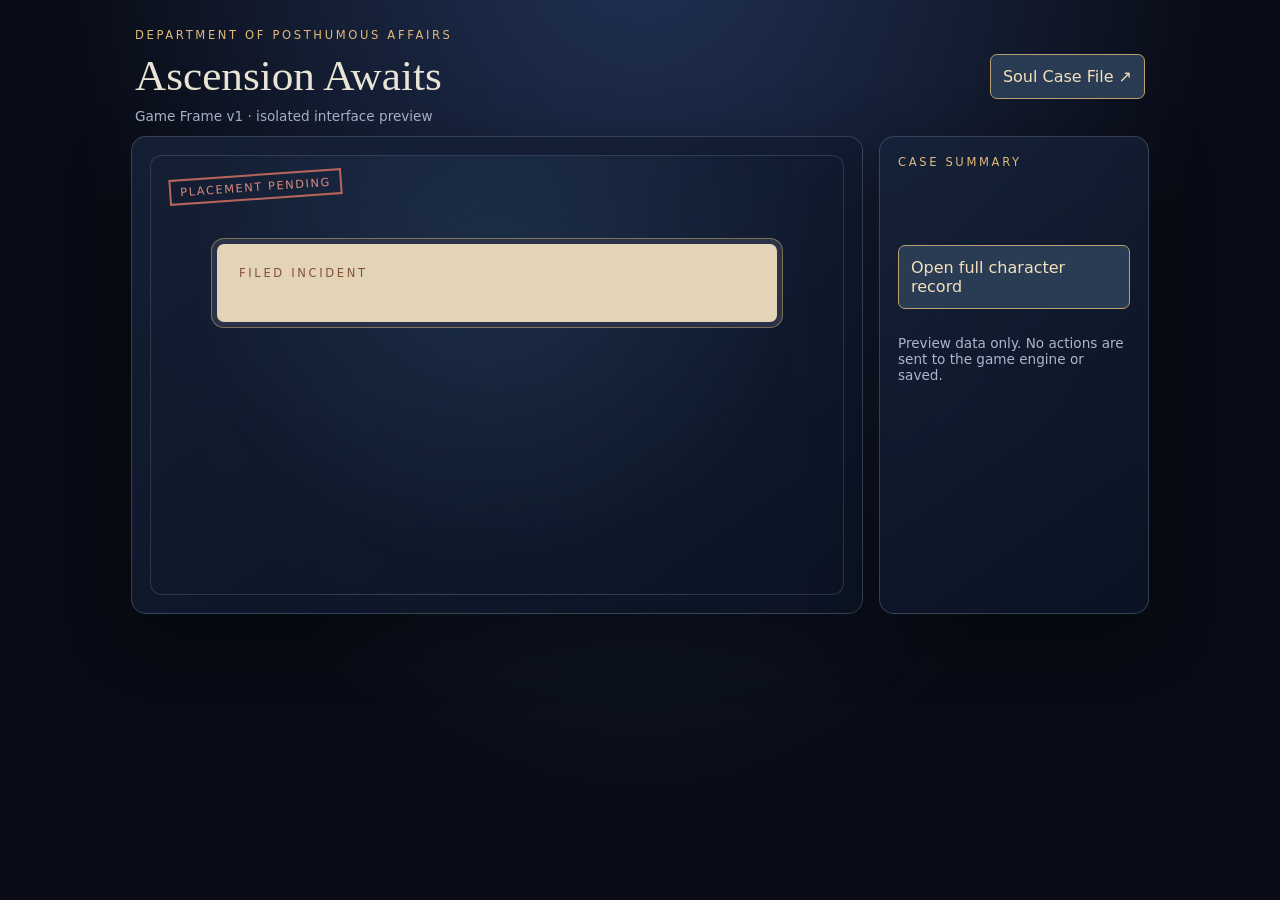
==== index.html @ 052c389d "feat: publish index.html from tested Game Frame visual preview" ====
<!doctype html>
<html lang="en"><head><meta charset="utf-8"><meta name="viewport" content="width=device-width,initial-scale=1">
<title>Ascension Awaits — Game Frame v1 Preview</title>
<style>
:root{color-scheme:dark;font-family:system-ui,sans-serif;background:#090c16;color:#e9e4d6}
*{box-sizing:border-box}body{margin:0;background:radial-gradient(ellipse at 50% -25%,#23365c,#090c16 65%);min-height:100dvh}
button{cursor:pointer;font:inherit}button:focus-visible{outline:2px solid #f2c878;outline-offset:3px}
.shell{width:min(1050px,100%);margin:auto;padding:16px}.mast{display:flex;align-items:center;justify-content:space-between;gap:12px;padding:12px 4px}
.kicker{color:#e2b978;text-transform:uppercase;letter-spacing:.23em;font-size:.72rem}
h1{font-family:Georgia,serif;font-weight:normal;margin:.2em 0;font-size:clamp(1.6rem,4vw,2.7rem)}
.note{color:#aab6cc;font-size:.85rem}.surface{border:1px solid #7d95ad55;border-radius:15px;background:linear-gradient(145deg,#17233bcc,#0b1424e8);box-shadow:0 22px 65px #0006;padding:18px}
.grid{display:grid;grid-template-columns:minmax(0,1fr) 270px;gap:16px}.scene{min-height:440px;background:radial-gradient(circle at 50% 25%,#34507355,transparent 65%);border:1px solid #8393ac40;border-radius:12px;padding:18px}
.stamp{display:inline-block;border:2px solid #b7655a;color:#d88a7d;padding:4px 9px;letter-spacing:.14em;transform:rotate(-4deg);font-size:.71rem;text-transform:uppercase}
.story{max-width:560px;margin:44px auto 12px;padding:22px;background:#e3d4b7;color:#2e2a26;border-radius:7px;box-shadow:0 0 0 5px #2b3248,0 0 0 6px #d7b97788}
.story h2{font-family:Georgia,serif;font-weight:normal;font-size:1.6rem;margin:.4em 0}.story p{line-height:1.55}
.choices{display:grid;gap:9px;margin-top:20px}.choices button,.open-sheet{padding:12px;border:1px solid #bba16d;background:#293c54;color:#f4dfbb;border-radius:7px;text-align:left}.choices button:hover,.open-sheet:hover{background:#3b5371}
.readout{display:grid;gap:12px;align-content:start}.metric{display:flex;justify-content:space-between;border-bottom:1px solid #ffffff22;padding:6px 0}
#overlay{position:fixed;inset:0;background:#02050ad9;display:grid;place-items:center;padding:10px;z-index:5}#overlay[hidden]{display:none}
.sheet{width:min(460px,100%);max-height:95dvh;overflow:auto;background:#e6d8b9;color:#292922;border:6px double #9e8054;padding:20px;border-radius:8px}
.sheet h2{font-family:Georgia,serif;font-size:2rem;margin:.4em 0}.sheet .close{float:right;background:#311f20;color:#fbe6c9;border:0;border-radius:4px;padding:7px 12px}
.sheet dl{display:grid;grid-template-columns:1fr 1fr;gap:10px}.sheet dt{font-size:.7rem;text-transform:uppercase;letter-spacing:.08em}.sheet dd{margin:2px 0;font-size:1.35rem;font-weight:700}
@media(max-width:700px){.grid{grid-template-columns:1fr}.scene{min-height:360px}.readout{display:none}.story{margin:25px auto 8px;padding:17px}.shell{padding:10px}.sheet{padding:14px}}
</style></head><body><main class="shell">
<header class="mast"><div><div class="kicker">Department of Posthumous Affairs</div><h1>Ascension Awaits</h1><div class="note">Game Frame v1 · isolated interface preview</div></div><button id="profile" class="open-sheet">Soul Case File ↗</button></header>
<div class="grid"><section class="surface"><div class="scene"><span class="stamp">Placement Pending</span><article class="story"><div class="kicker" style="color:#875137">Filed incident</div><h2 id="story-title"></h2><p id="story-text"></p><div class="choices" id="choices"></div></article></div></section>
<aside class="surface readout"><div class="kicker">Case summary</div><h2 id="person"></h2><div id="metrics"></div><button id="profile-side" class="open-sheet">Open full character record</button><p class="note">Preview data only. No actions are sent to the game engine or saved.</p></aside></div>
</main><div id="overlay" hidden><section class="sheet" role="dialog" aria-modal="true" aria-labelledby="sheet-title"><button class="close" id="close" aria-label="Close character record">✕</button><div class="kicker" style="color:#885329">Soul Registry — provisional</div><h2 id="sheet-title">Billy</h2><p>DECEASED · Documentation incomplete · Appeal unlikely</p><dl id="sheet-metrics"></dl><h3>Acquired effects</h3><p id="flags"></p><h3>Inventory</h3><p id="inventory"></p><h3>Associates</h3><p id="companions"></p></section></div>
<script type="module">
import { projectGameFrame } from './js/game-frame/adapter.js';
// Synthetic fixture: intentionally isolated from live save, Director and runtime.
const fixture={state:{level:1,xp:0,actionPoints:3,maxActionPoints:3,currentWorld:'AFTERLIFE',glitchLevel:1,heat:0,npcs:{jinx:2,caseworker:-1},inventory:{paperclip:1},flags:{placement_pending:true},turn:1}};
const sample={id:'frame-demo-arrival',title:'Your Number Has Been Called. Probably.',text:'The Case Worker peers over a mountain of forms. “Cause of death?” He pauses. “Actually, don’t tell me. The box is too small.”',choices:[{id:'respond',label:'Ask to see the paperwork'},{id:'glitch',label:'Check whether the paperwork is real'},{id:'wait',label:'Take a number and wait'}]};
const frame=projectGameFrame(fixture,sample), el=id=>document.getElementById(id);
el('person').textContent=frame.character.name;
el('story-title').textContent=frame.storylet.title;el('story-text').textContent=frame.storylet.text;
const rows=[['Level',frame.character.level],['Action points',frame.character.actionPoints+'/'+frame.character.maximumActionPoints],['Glitch',frame.character.glitch],['Heat',frame.character.heat],['Realm',frame.character.location],['Turn',frame.turn]];
for(const [name,value] of rows){const row=document.createElement('div');row.className='metric';const a=document.createElement('span');a.textContent=name;const b=document.createElement('strong');b.textContent=value;row.append(a,b);el('metrics').append(row);const dt=document.createElement('div');const k=document.createElement('dt');k.textContent=name;const v=document.createElement('dd');v.textContent=value;dt.append(k,v);el('sheet-metrics').append(dt)}
for(const choice of frame.storylet.choices){const button=document.createElement('button');button.textContent=choice.label;button.addEventListener('click',()=>{el('story-text').textContent='Preview only: "'+choice.label+'" would be routed to the canonical Director choice handler after integration.'});el('choices').append(button)}
el('flags').textContent=frame.flags.join(', ')||'None recorded';
el('inventory').textContent=frame.inventory.map(x=>x.name+' × '+x.count).join(', ')||'Empty';
el('companions').textContent=frame.companions.map(x=>x.name+' ('+x.standing+')').join(', ')||'No associates';
const open=()=>{el('overlay').hidden=false;el('close').focus()},close=()=>{el('overlay').hidden=true;el('profile').focus()};
el('profile').addEventListener('click',open);el('profile-side').addEventListener('click',open);el('close').addEventListener('click',close);el('overlay').addEventListener('click',event=>{if(event.target===el('overlay'))close()});document.addEventListener('keydown',event=>{if(event.key==='Escape'&&!el('overlay').hidden)close()});
</script></body></html>
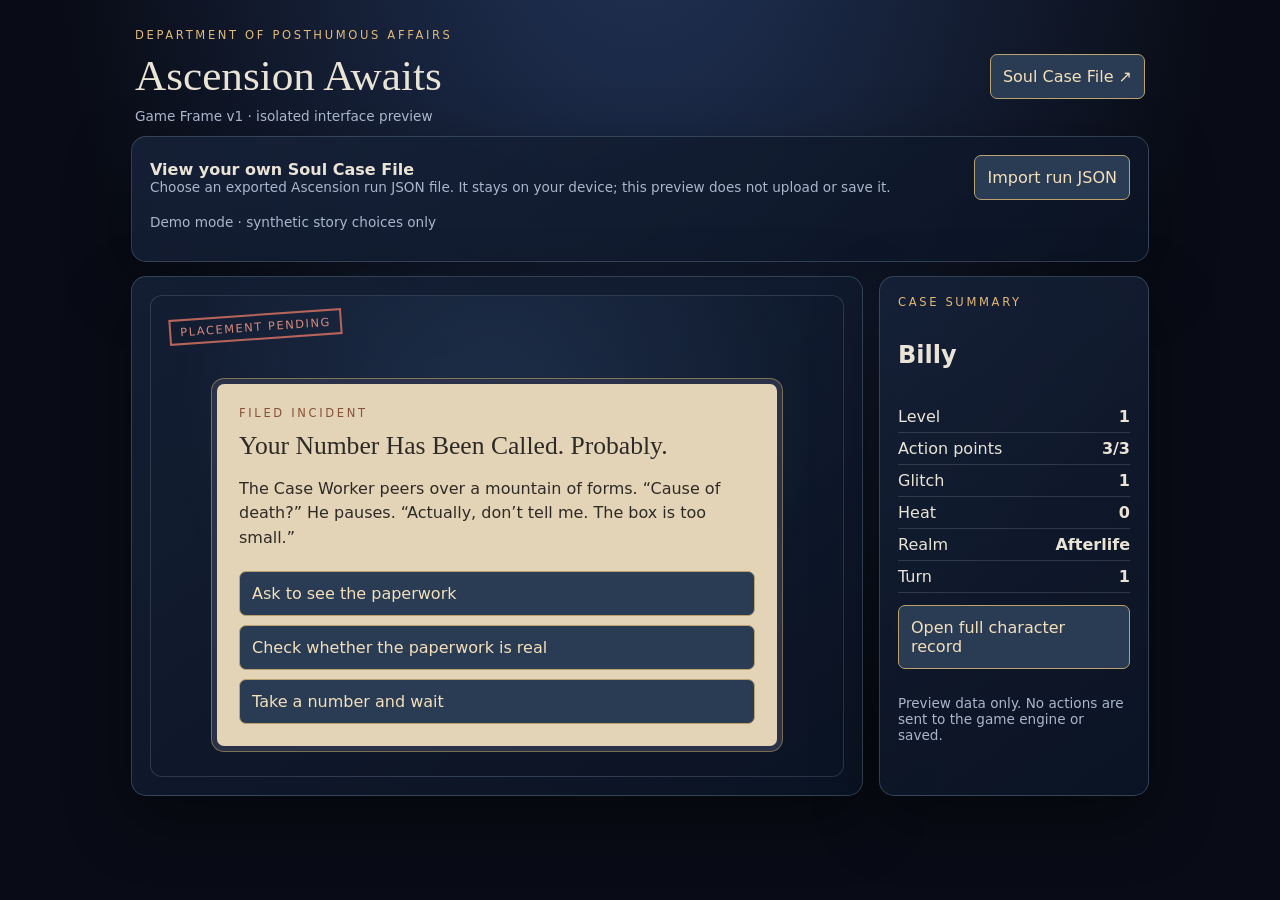
==== commit a1efe34e: "feat(cards): add local Soul Case File importer to deployed Pages preview" ====
--- a/index.html
+++ b/index.html
@@ -22,11 +22,19 @@
 @media(max-width:700px){.grid{grid-template-columns:1fr}.scene{min-height:360px}.readout{display:none}.story{margin:25px auto 8px;padding:17px}.shell{padding:10px}.sheet{padding:14px}}
 </style></head><body><main class="shell">
 <header class="mast"><div><div class="kicker">Department of Posthumous Affairs</div><h1>Ascension Awaits</h1><div class="note">Game Frame v1 · isolated interface preview</div></div><button id="profile" class="open-sheet">Soul Case File ↗</button></header>
+<section class="surface" style="margin-bottom:14px" aria-label="Import saved Ascension character">
+  <div style="display:flex;flex-wrap:wrap;align-items:center;gap:12px;justify-content:space-between">
+    <div><strong>View your own Soul Case File</strong><div class="note">Choose an exported Ascension run JSON file. It stays on your device; this preview does not upload or save it.</div></div>
+    <label class="open-sheet" for="run-import" style="cursor:pointer">Import run JSON</label><input id="run-import" type="file" accept=".json,application/json" style="position:absolute;width:1px;height:1px;opacity:0" aria-label="Import run JSON">
+  </div>
+  <p id="import-status" class="note" role="status" aria-live="polite">Demo mode · synthetic story choices only</p>
+</section>
 <div class="grid"><section class="surface"><div class="scene"><span class="stamp">Placement Pending</span><article class="story"><div class="kicker" style="color:#875137">Filed incident</div><h2 id="story-title"></h2><p id="story-text"></p><div class="choices" id="choices"></div></article></div></section>
 <aside class="surface readout"><div class="kicker">Case summary</div><h2 id="person"></h2><div id="metrics"></div><button id="profile-side" class="open-sheet">Open full character record</button><p class="note">Preview data only. No actions are sent to the game engine or saved.</p></aside></div>
 </main><div id="overlay" hidden><section class="sheet" role="dialog" aria-modal="true" aria-labelledby="sheet-title"><button class="close" id="close" aria-label="Close character record">✕</button><div class="kicker" style="color:#885329">Soul Registry — provisional</div><h2 id="sheet-title">Billy</h2><p>DECEASED · Documentation incomplete · Appeal unlikely</p><dl id="sheet-metrics"></dl><h3>Acquired effects</h3><p id="flags"></p><h3>Inventory</h3><p id="inventory"></p><h3>Associates</h3><p id="companions"></p></section></div>
 <script type="module">
 import { projectGameFrame } from './js/game-frame/adapter.js';
+import { parseAscensionExport, renderImportedRecord } from './js/game-frame/save-import.js';
 // Synthetic fixture: intentionally isolated from live save, Director and runtime.
 const fixture={state:{level:1,xp:0,actionPoints:3,maxActionPoints:3,currentWorld:'AFTERLIFE',glitchLevel:1,heat:0,npcs:{jinx:2,caseworker:-1},inventory:{paperclip:1},flags:{placement_pending:true},turn:1}};
 const sample={id:'frame-demo-arrival',title:'Your Number Has Been Called. Probably.',text:'The Case Worker peers over a mountain of forms. “Cause of death?” He pauses. “Actually, don’t tell me. The box is too small.”',choices:[{id:'respond',label:'Ask to see the paperwork'},{id:'glitch',label:'Check whether the paperwork is real'},{id:'wait',label:'Take a number and wait'}]};
@@ -41,4 +49,15 @@
 el('companions').textContent=frame.companions.map(x=>x.name+' ('+x.standing+')').join(', ')||'No associates';
 const open=()=>{el('overlay').hidden=false;el('close').focus()},close=()=>{el('overlay').hidden=true;el('profile').focus()};
 el('profile').addEventListener('click',open);el('profile-side').addEventListener('click',open);el('close').addEventListener('click',close);el('overlay').addEventListener('click',event=>{if(event.target===el('overlay'))close()});document.addEventListener('keydown',event=>{if(event.key==='Escape'&&!el('overlay').hidden)close()});
+el('run-import').addEventListener('change',async event=>{
+  const file=event.target.files?.[0];
+  if(!file)return;
+  try{
+    if(file.size>5_000_000) throw new Error('File exceeds the 5 MB preview limit');
+    const frame=parseAscensionExport(await file.text());
+    renderImportedRecord(frame);
+    el('import-status').textContent='Imported locally · '+frame.character.location+' · '+frame.character.actionPoints+'/'+frame.character.maximumActionPoints+' AP · no data uploaded';
+  }catch(error){el('import-status').textContent='Import not accepted: '+error.message}
+  finally{event.target.value=''}
+});
 </script></body></html>
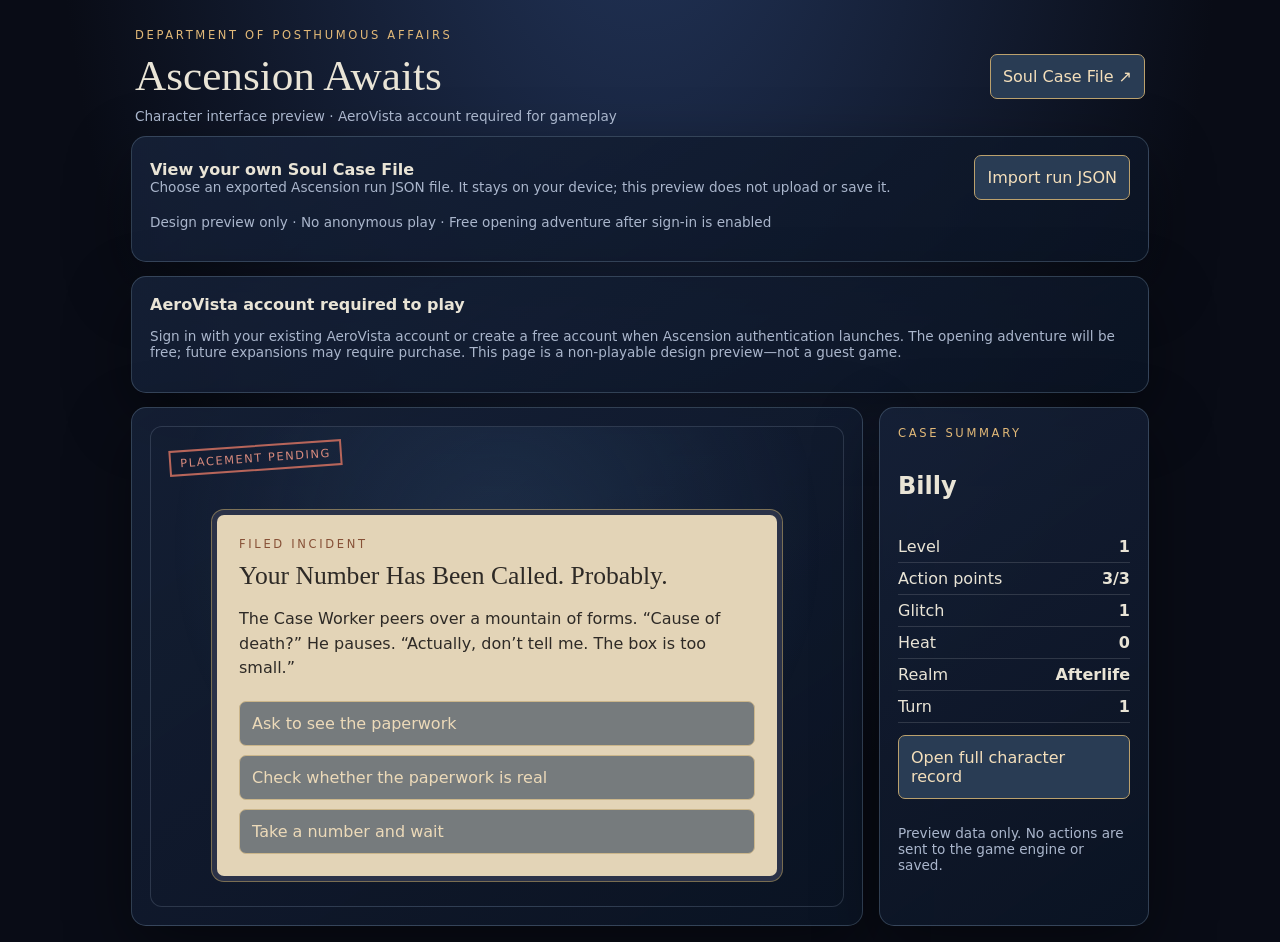
==== commit 64966746: "feat(cards): remove anonymous preview interactions and present account-required free opening policy" ====
--- a/index.html
+++ b/index.html
@@ -13,7 +13,7 @@
 .stamp{display:inline-block;border:2px solid #b7655a;color:#d88a7d;padding:4px 9px;letter-spacing:.14em;transform:rotate(-4deg);font-size:.71rem;text-transform:uppercase}
 .story{max-width:560px;margin:44px auto 12px;padding:22px;background:#e3d4b7;color:#2e2a26;border-radius:7px;box-shadow:0 0 0 5px #2b3248,0 0 0 6px #d7b97788}
 .story h2{font-family:Georgia,serif;font-weight:normal;font-size:1.6rem;margin:.4em 0}.story p{line-height:1.55}
-.choices{display:grid;gap:9px;margin-top:20px}.choices button,.open-sheet{padding:12px;border:1px solid #bba16d;background:#293c54;color:#f4dfbb;border-radius:7px;text-align:left}.choices button:hover,.open-sheet:hover{background:#3b5371}
+.choices{display:grid;gap:9px;margin-top:20px}.choices button,.open-sheet{padding:12px;border:1px solid #bba16d;background:#293c54;color:#f4dfbb;border-radius:7px;text-align:left}.choices button:hover,.open-sheet:hover{background:#3b5371}.choices button:disabled{opacity:.58;cursor:not-allowed}
 .readout{display:grid;gap:12px;align-content:start}.metric{display:flex;justify-content:space-between;border-bottom:1px solid #ffffff22;padding:6px 0}
 #overlay{position:fixed;inset:0;background:#02050ad9;display:grid;place-items:center;padding:10px;z-index:5}#overlay[hidden]{display:none}
 .sheet{width:min(460px,100%);max-height:95dvh;overflow:auto;background:#e6d8b9;color:#292922;border:6px double #9e8054;padding:20px;border-radius:8px}
@@ -21,14 +21,15 @@
 .sheet dl{display:grid;grid-template-columns:1fr 1fr;gap:10px}.sheet dt{font-size:.7rem;text-transform:uppercase;letter-spacing:.08em}.sheet dd{margin:2px 0;font-size:1.35rem;font-weight:700}
 @media(max-width:700px){.grid{grid-template-columns:1fr}.scene{min-height:360px}.readout{display:none}.story{margin:25px auto 8px;padding:17px}.shell{padding:10px}.sheet{padding:14px}}
 </style></head><body><main class="shell">
-<header class="mast"><div><div class="kicker">Department of Posthumous Affairs</div><h1>Ascension Awaits</h1><div class="note">Game Frame v1 · isolated interface preview</div></div><button id="profile" class="open-sheet">Soul Case File ↗</button></header>
+<header class="mast"><div><div class="kicker">Department of Posthumous Affairs</div><h1>Ascension Awaits</h1><div class="note">Character interface preview · AeroVista account required for gameplay</div></div><button id="profile" class="open-sheet">Soul Case File ↗</button></header>
 <section class="surface" style="margin-bottom:14px" aria-label="Import saved Ascension character">
   <div style="display:flex;flex-wrap:wrap;align-items:center;gap:12px;justify-content:space-between">
     <div><strong>View your own Soul Case File</strong><div class="note">Choose an exported Ascension run JSON file. It stays on your device; this preview does not upload or save it.</div></div>
     <label class="open-sheet" for="run-import" style="cursor:pointer">Import run JSON</label><input id="run-import" type="file" accept=".json,application/json" style="position:absolute;width:1px;height:1px;opacity:0" aria-label="Import run JSON">
   </div>
-  <p id="import-status" class="note" role="status" aria-live="polite">Demo mode · synthetic story choices only</p>
+  <p id="import-status" class="note" role="status" aria-live="polite">Design preview only · No anonymous play · Free opening adventure after sign-in is enabled</p>
 </section>
+<section class="surface" style="margin-bottom:14px" aria-label="Account access policy"><strong>AeroVista account required to play</strong><p class="note">Sign in with your existing AeroVista account or create a free account when Ascension authentication launches. The opening adventure will be free; future expansions may require purchase. This page is a non-playable design preview—not a guest game.</p></section>
 <div class="grid"><section class="surface"><div class="scene"><span class="stamp">Placement Pending</span><article class="story"><div class="kicker" style="color:#875137">Filed incident</div><h2 id="story-title"></h2><p id="story-text"></p><div class="choices" id="choices"></div></article></div></section>
 <aside class="surface readout"><div class="kicker">Case summary</div><h2 id="person"></h2><div id="metrics"></div><button id="profile-side" class="open-sheet">Open full character record</button><p class="note">Preview data only. No actions are sent to the game engine or saved.</p></aside></div>
 </main><div id="overlay" hidden><section class="sheet" role="dialog" aria-modal="true" aria-labelledby="sheet-title"><button class="close" id="close" aria-label="Close character record">✕</button><div class="kicker" style="color:#885329">Soul Registry — provisional</div><h2 id="sheet-title">Billy</h2><p>DECEASED · Documentation incomplete · Appeal unlikely</p><dl id="sheet-metrics"></dl><h3>Acquired effects</h3><p id="flags"></p><h3>Inventory</h3><p id="inventory"></p><h3>Associates</h3><p id="companions"></p></section></div>
@@ -43,7 +44,7 @@
 el('story-title').textContent=frame.storylet.title;el('story-text').textContent=frame.storylet.text;
 const rows=[['Level',frame.character.level],['Action points',frame.character.actionPoints+'/'+frame.character.maximumActionPoints],['Glitch',frame.character.glitch],['Heat',frame.character.heat],['Realm',frame.character.location],['Turn',frame.turn]];
 for(const [name,value] of rows){const row=document.createElement('div');row.className='metric';const a=document.createElement('span');a.textContent=name;const b=document.createElement('strong');b.textContent=value;row.append(a,b);el('metrics').append(row);const dt=document.createElement('div');const k=document.createElement('dt');k.textContent=name;const v=document.createElement('dd');v.textContent=value;dt.append(k,v);el('sheet-metrics').append(dt)}
-for(const choice of frame.storylet.choices){const button=document.createElement('button');button.textContent=choice.label;button.addEventListener('click',()=>{el('story-text').textContent='Preview only: "'+choice.label+'" would be routed to the canonical Director choice handler after integration.'});el('choices').append(button)}
+for(const choice of frame.storylet.choices){const button=document.createElement('button');button.textContent=choice.label;button.disabled=true;button.title='Account-required gameplay is not enabled on this design preview';el('choices').append(button)}
 el('flags').textContent=frame.flags.join(', ')||'None recorded';
 el('inventory').textContent=frame.inventory.map(x=>x.name+' × '+x.count).join(', ')||'Empty';
 el('companions').textContent=frame.companions.map(x=>x.name+' ('+x.standing+')').join(', ')||'No associates';
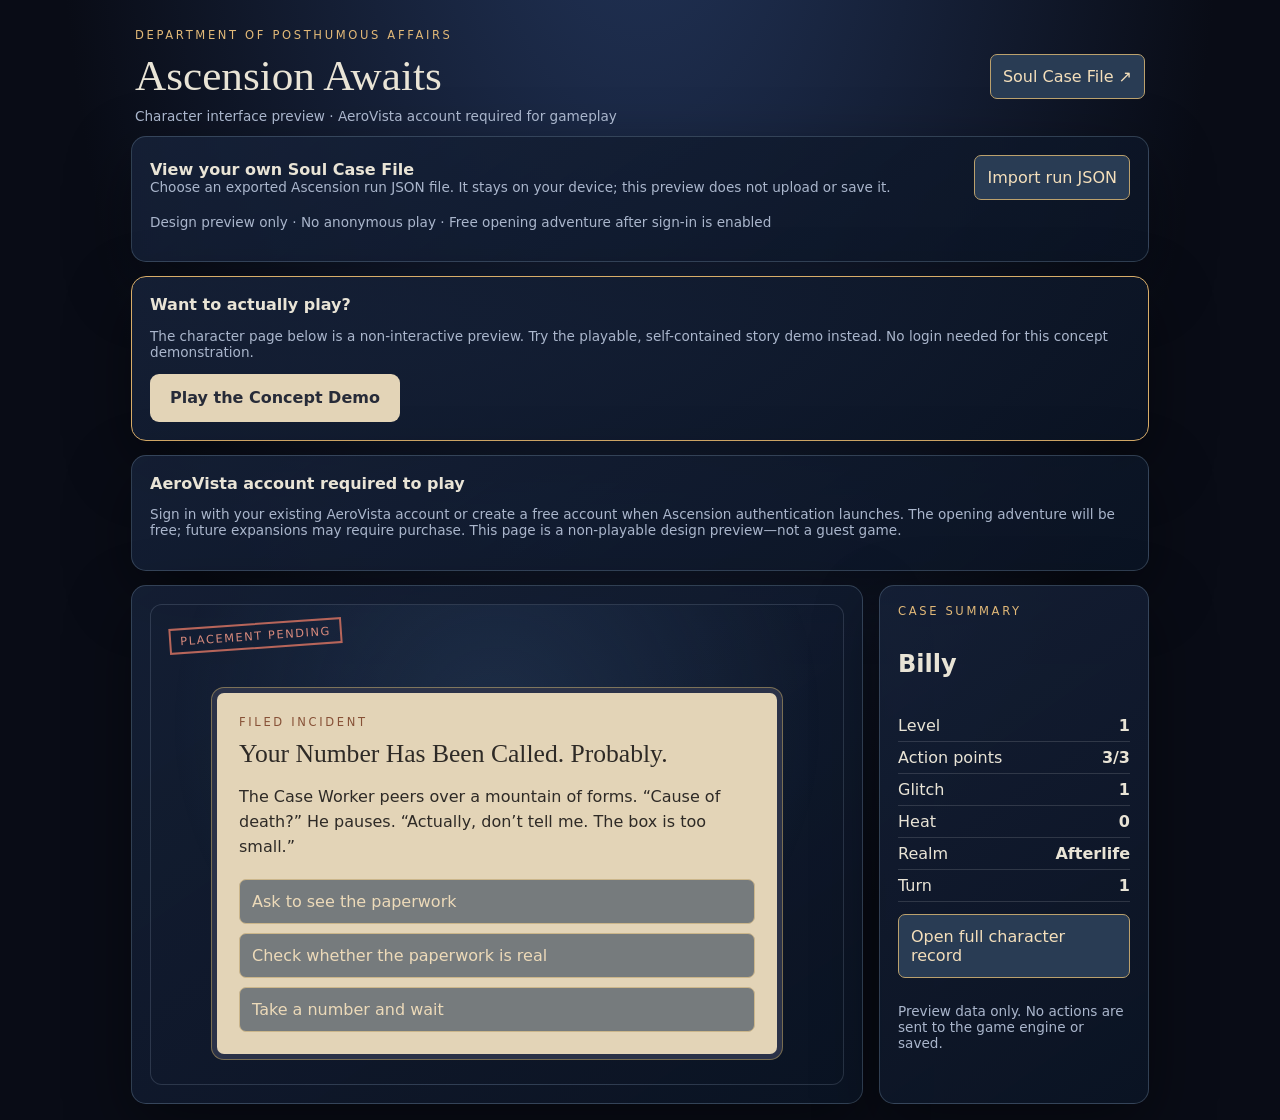
==== commit fd98b287: "fix(preview): add clear playable demo link from disabled title page" ====
--- a/index.html
+++ b/index.html
@@ -29,6 +29,7 @@
   </div>
   <p id="import-status" class="note" role="status" aria-live="polite">Design preview only · No anonymous play · Free opening adventure after sign-in is enabled</p>
 </section>
+<section class="surface" style="margin-bottom:14px;border-color:#d8ad69" aria-label="Playable concept adventure"><strong>Want to actually play?</strong><p class="note">The character page below is a non-interactive preview. Try the playable, self-contained story demo instead. No login needed for this concept demonstration.</p><a href="./demo/" style="display:inline-block;background:#e3d4b7;color:#272b38;border-radius:9px;padding:14px 20px;font-weight:700;text-decoration:none;min-height:48px">Play the Concept Demo</a></section>
 <section class="surface" style="margin-bottom:14px" aria-label="Account access policy"><strong>AeroVista account required to play</strong><p class="note">Sign in with your existing AeroVista account or create a free account when Ascension authentication launches. The opening adventure will be free; future expansions may require purchase. This page is a non-playable design preview—not a guest game.</p></section>
 <div class="grid"><section class="surface"><div class="scene"><span class="stamp">Placement Pending</span><article class="story"><div class="kicker" style="color:#875137">Filed incident</div><h2 id="story-title"></h2><p id="story-text"></p><div class="choices" id="choices"></div></article></div></section>
 <aside class="surface readout"><div class="kicker">Case summary</div><h2 id="person"></h2><div id="metrics"></div><button id="profile-side" class="open-sheet">Open full character record</button><p class="note">Preview data only. No actions are sent to the game engine or saved.</p></aside></div>
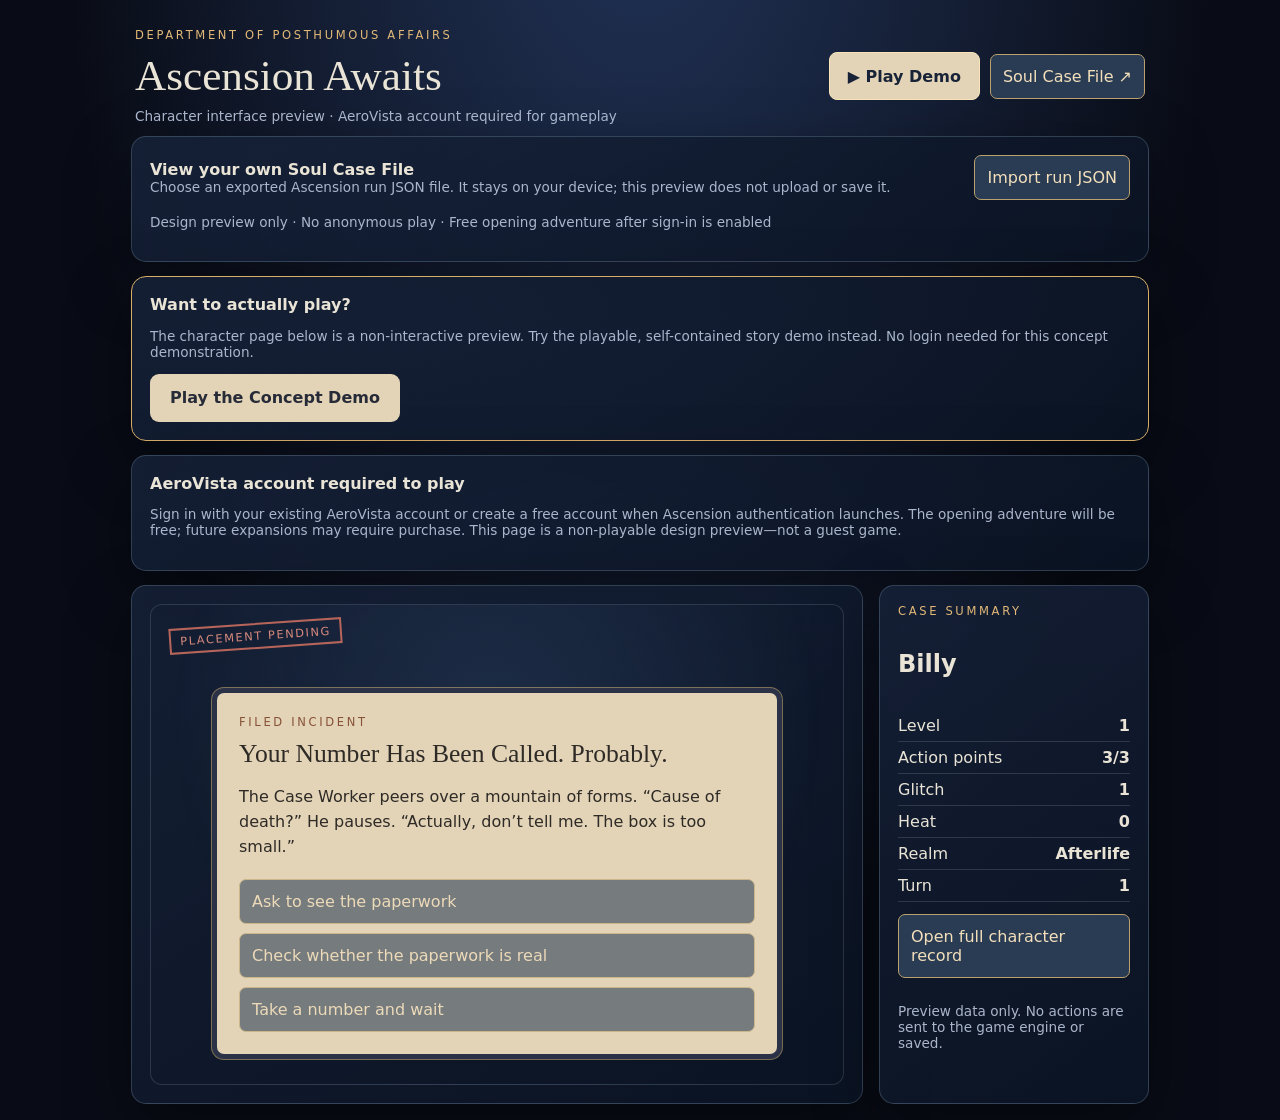
==== commit ae117df3: "fix(preview): put visible Play Demo link in top navigation" ====
--- a/index.html
+++ b/index.html
@@ -21,7 +21,7 @@
 .sheet dl{display:grid;grid-template-columns:1fr 1fr;gap:10px}.sheet dt{font-size:.7rem;text-transform:uppercase;letter-spacing:.08em}.sheet dd{margin:2px 0;font-size:1.35rem;font-weight:700}
 @media(max-width:700px){.grid{grid-template-columns:1fr}.scene{min-height:360px}.readout{display:none}.story{margin:25px auto 8px;padding:17px}.shell{padding:10px}.sheet{padding:14px}}
 </style></head><body><main class="shell">
-<header class="mast"><div><div class="kicker">Department of Posthumous Affairs</div><h1>Ascension Awaits</h1><div class="note">Character interface preview · AeroVista account required for gameplay</div></div><button id="profile" class="open-sheet">Soul Case File ↗</button></header>
+<header class="mast"><div><div class="kicker">Department of Posthumous Affairs</div><h1>Ascension Awaits</h1><div class="note">Character interface preview · AeroVista account required for gameplay</div></div><nav aria-label="Primary actions" style="display:flex;align-items:center;gap:10px;flex-wrap:wrap"><a href="./demo/" style="display:inline-flex;align-items:center;justify-content:center;min-height:48px;padding:12px 18px;border-radius:8px;background:#e3d4b7;color:#182337;font-weight:800;text-decoration:none;border:1px solid #f8e4b8">▶ Play Demo</a><button id="profile" class="open-sheet">Soul Case File ↗</button></nav></header>
 <section class="surface" style="margin-bottom:14px" aria-label="Import saved Ascension character">
   <div style="display:flex;flex-wrap:wrap;align-items:center;gap:12px;justify-content:space-between">
     <div><strong>View your own Soul Case File</strong><div class="note">Choose an exported Ascension run JSON file. It stays on your device; this preview does not upload or save it.</div></div>
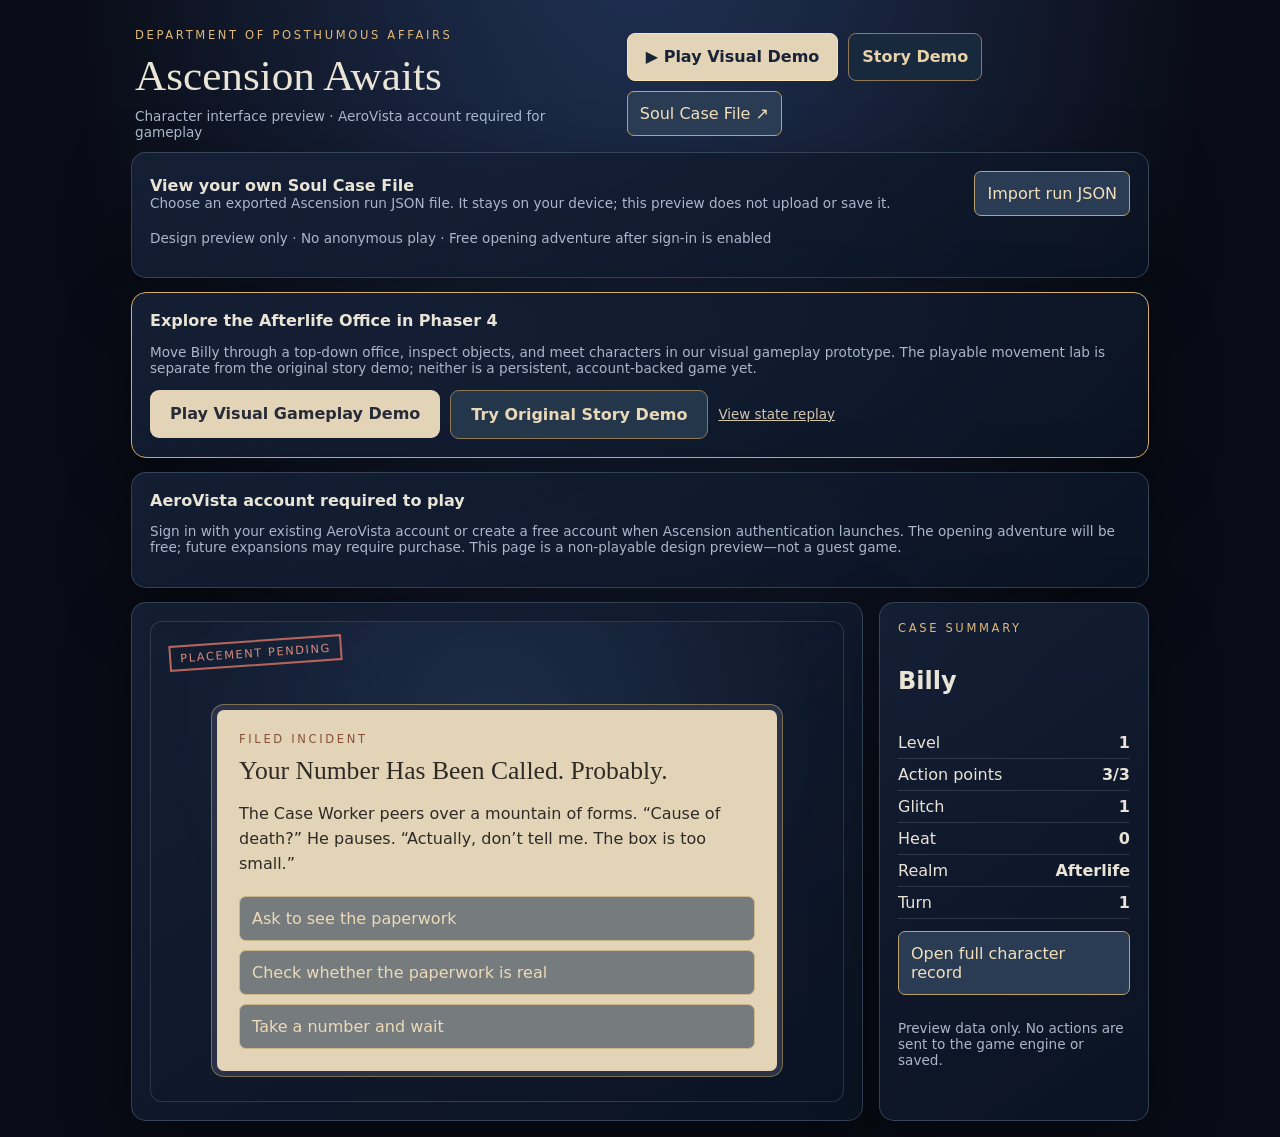
==== commit e0fc5276: "feat(ascension): make Phaser visual demo primary entry and retain original story demo" ====
--- a/index.html
+++ b/index.html
@@ -21,7 +21,7 @@
 .sheet dl{display:grid;grid-template-columns:1fr 1fr;gap:10px}.sheet dt{font-size:.7rem;text-transform:uppercase;letter-spacing:.08em}.sheet dd{margin:2px 0;font-size:1.35rem;font-weight:700}
 @media(max-width:700px){.grid{grid-template-columns:1fr}.scene{min-height:360px}.readout{display:none}.story{margin:25px auto 8px;padding:17px}.shell{padding:10px}.sheet{padding:14px}}
 </style></head><body><main class="shell">
-<header class="mast"><div><div class="kicker">Department of Posthumous Affairs</div><h1>Ascension Awaits</h1><div class="note">Character interface preview · AeroVista account required for gameplay</div></div><nav aria-label="Primary actions" style="display:flex;align-items:center;gap:10px;flex-wrap:wrap"><a href="./demo/" style="display:inline-flex;align-items:center;justify-content:center;min-height:48px;padding:12px 18px;border-radius:8px;background:#e3d4b7;color:#182337;font-weight:800;text-decoration:none;border:1px solid #f8e4b8">▶ Play Demo</a><button id="profile" class="open-sheet">Soul Case File ↗</button></nav></header>
+<header class="mast"><div><div class="kicker">Department of Posthumous Affairs</div><h1>Ascension Awaits</h1><div class="note">Character interface preview · AeroVista account required for gameplay</div></div><nav aria-label="Primary actions" style="display:flex;align-items:center;gap:10px;flex-wrap:wrap"><a href="./phaser-lab/" style="display:inline-flex;align-items:center;justify-content:center;min-height:48px;padding:12px 18px;border-radius:8px;background:#e3d4b7;color:#182337;font-weight:800;text-decoration:none;border:1px solid #f8e4b8">▶ Play Visual Demo</a><a href="./demo/" style="display:inline-flex;align-items:center;justify-content:center;min-height:48px;padding:10px 13px;border-radius:8px;background:#18283d;color:#e8d2a8;font-weight:700;text-decoration:none;border:1px solid #8e7857">Story Demo</a><button id="profile" class="open-sheet">Soul Case File ↗</button></nav></header>
 <section class="surface" style="margin-bottom:14px" aria-label="Import saved Ascension character">
   <div style="display:flex;flex-wrap:wrap;align-items:center;gap:12px;justify-content:space-between">
     <div><strong>View your own Soul Case File</strong><div class="note">Choose an exported Ascension run JSON file. It stays on your device; this preview does not upload or save it.</div></div>
@@ -29,7 +29,7 @@
   </div>
   <p id="import-status" class="note" role="status" aria-live="polite">Design preview only · No anonymous play · Free opening adventure after sign-in is enabled</p>
 </section>
-<section class="surface" style="margin-bottom:14px;border-color:#d8ad69" aria-label="Playable concept adventure"><strong>Want to actually play?</strong><p class="note">The character page below is a non-interactive preview. Try the playable, self-contained story demo instead. No login needed for this concept demonstration.</p><a href="./demo/" style="display:inline-block;background:#e3d4b7;color:#272b38;border-radius:9px;padding:14px 20px;font-weight:700;text-decoration:none;min-height:48px">Play the Concept Demo</a></section>
+<section class="surface" style="margin-bottom:14px;border-color:#d8ad69" aria-label="Playable Ascension prototypes"><strong>Explore the Afterlife Office in Phaser 4</strong><p class="note">Move Billy through a top-down office, inspect objects, and meet characters in our visual gameplay prototype. The playable movement lab is separate from the original story demo; neither is a persistent, account-backed game yet.</p><div style="display:flex;gap:10px;align-items:center;flex-wrap:wrap"><a href="./phaser-lab/" style="display:inline-block;background:#e3d4b7;color:#272b38;border-radius:9px;padding:14px 20px;font-weight:700;text-decoration:none;min-height:48px">Play Visual Gameplay Demo</a><a href="./demo/" style="display:inline-block;background:#24374a;color:#ead7b7;border:1px solid #8e7857;border-radius:9px;padding:14px 20px;font-weight:700;text-decoration:none;min-height:48px">Try Original Story Demo</a><a href="./phaser-lab/authority/" style="color:#d4c6ad;font-size:.84rem">View state replay</a></div></section>
 <section class="surface" style="margin-bottom:14px" aria-label="Account access policy"><strong>AeroVista account required to play</strong><p class="note">Sign in with your existing AeroVista account or create a free account when Ascension authentication launches. The opening adventure will be free; future expansions may require purchase. This page is a non-playable design preview—not a guest game.</p></section>
 <div class="grid"><section class="surface"><div class="scene"><span class="stamp">Placement Pending</span><article class="story"><div class="kicker" style="color:#875137">Filed incident</div><h2 id="story-title"></h2><p id="story-text"></p><div class="choices" id="choices"></div></article></div></section>
 <aside class="surface readout"><div class="kicker">Case summary</div><h2 id="person"></h2><div id="metrics"></div><button id="profile-side" class="open-sheet">Open full character record</button><p class="note">Preview data only. No actions are sent to the game engine or saved.</p></aside></div>
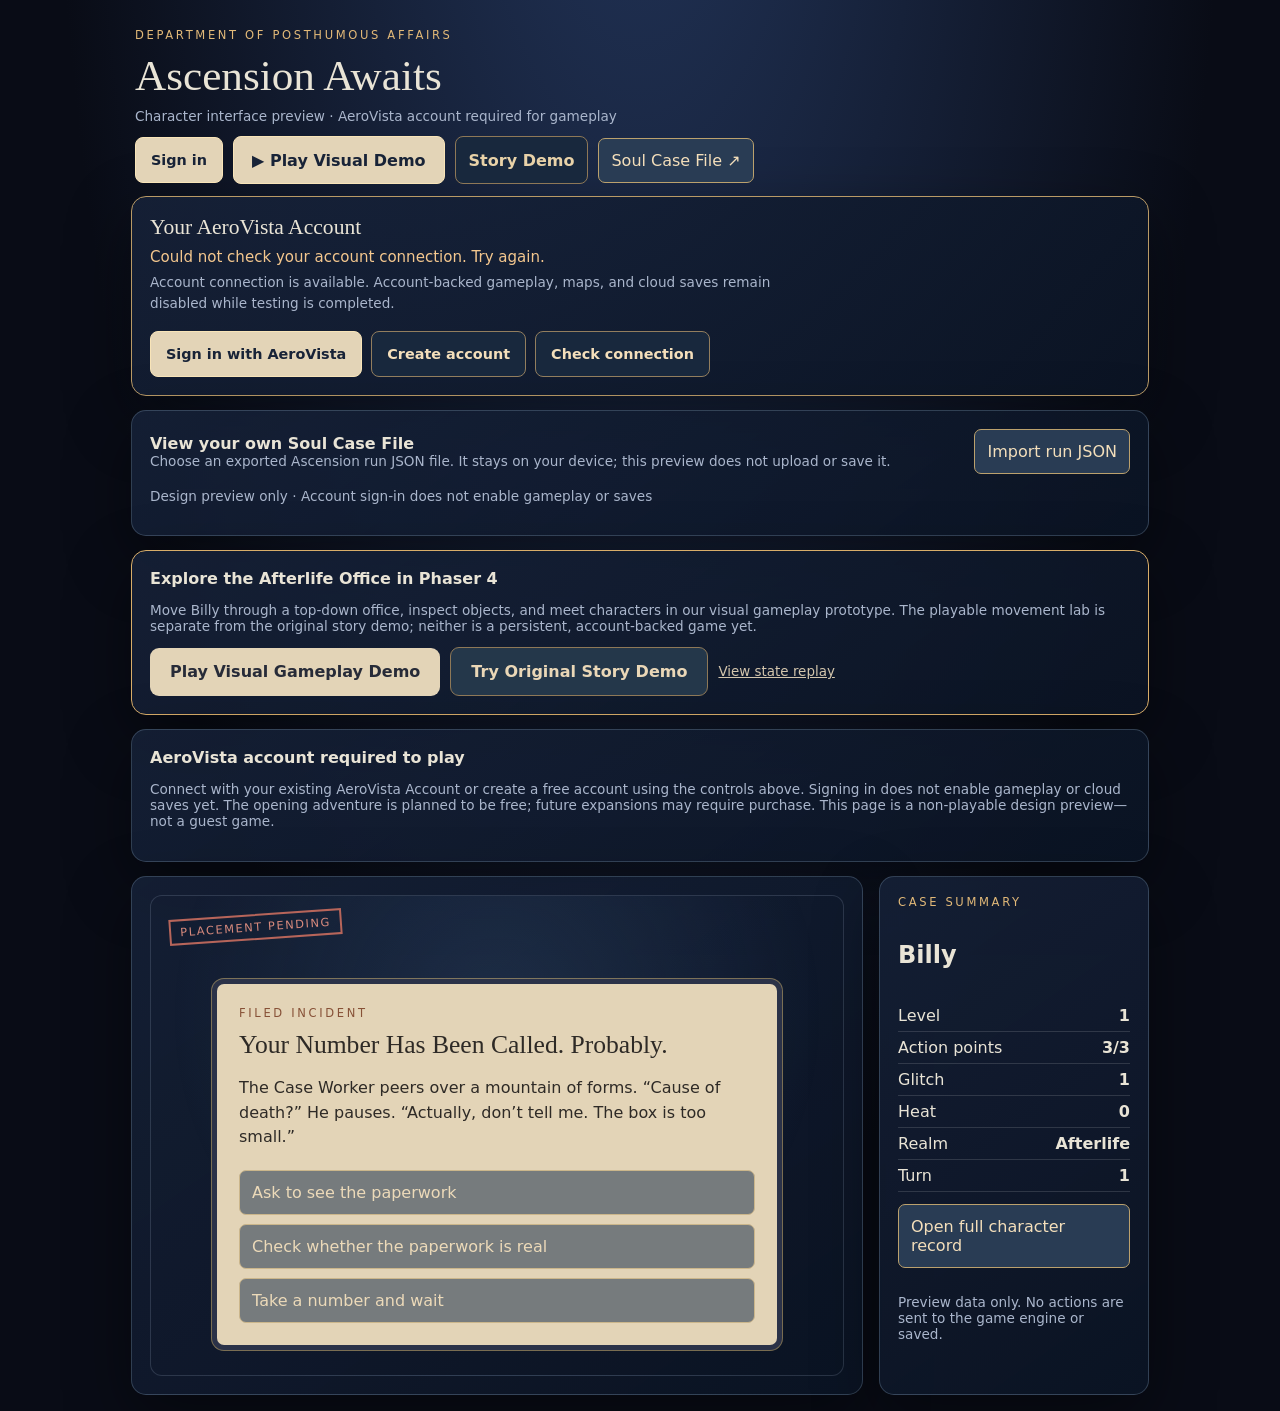
==== commit c7439dd3: "feat(account): expose Ascension sign-in and confirmed sign-out without game activation" ====
--- a/index.html
+++ b/index.html
@@ -4,8 +4,8 @@
 <style>
 :root{color-scheme:dark;font-family:system-ui,sans-serif;background:#090c16;color:#e9e4d6}
 *{box-sizing:border-box}body{margin:0;background:radial-gradient(ellipse at 50% -25%,#23365c,#090c16 65%);min-height:100dvh}
-button{cursor:pointer;font:inherit}button:focus-visible{outline:2px solid #f2c878;outline-offset:3px}
-.shell{width:min(1050px,100%);margin:auto;padding:16px}.mast{display:flex;align-items:center;justify-content:space-between;gap:12px;padding:12px 4px}
+button{cursor:pointer;font:inherit}a:focus-visible,button:focus-visible{outline:2px solid #f2c878;outline-offset:3px}
+.shell{width:min(1050px,100%);margin:auto;padding:16px}.mast{display:flex;flex-wrap:wrap;align-items:center;justify-content:space-between;gap:12px;padding:12px 4px}
 .kicker{color:#e2b978;text-transform:uppercase;letter-spacing:.23em;font-size:.72rem}
 h1{font-family:Georgia,serif;font-weight:normal;margin:.2em 0;font-size:clamp(1.6rem,4vw,2.7rem)}
 .note{color:#aab6cc;font-size:.85rem}.surface{border:1px solid #7d95ad55;border-radius:15px;background:linear-gradient(145deg,#17233bcc,#0b1424e8);box-shadow:0 22px 65px #0006;padding:18px}
@@ -20,17 +20,28 @@
 .sheet h2{font-family:Georgia,serif;font-size:2rem;margin:.4em 0}.sheet .close{float:right;background:#311f20;color:#fbe6c9;border:0;border-radius:4px;padding:7px 12px}
 .sheet dl{display:grid;grid-template-columns:1fr 1fr;gap:10px}.sheet dt{font-size:.7rem;text-transform:uppercase;letter-spacing:.08em}.sheet dd{margin:2px 0;font-size:1.35rem;font-weight:700}
 @media(max-width:700px){.grid{grid-template-columns:1fr}.scene{min-height:360px}.readout{display:none}.story{margin:25px auto 8px;padding:17px}.shell{padding:10px}.sheet{padding:14px}}
+[hidden]{display:none!important}
+.account-panel{display:flex;align-items:center;justify-content:space-between;gap:18px;flex-wrap:wrap;margin-bottom:14px;border-color:#b99a66}
+.account-panel h2{font:normal 1.35rem Georgia,serif;margin:0 0 8px}.account-panel p{margin:6px 0 0;max-width:660px;line-height:1.5}
+.account-actions{display:flex;gap:9px;flex-wrap:wrap;align-items:center}.account-link,.account-button{display:inline-flex;align-items:center;justify-content:center;min-height:46px;padding:11px 15px;border:1px solid #927e5e;border-radius:8px;background:#18283d;color:#f4dfbb;font:700 .9rem system-ui,sans-serif;text-decoration:none;cursor:pointer}
+.account-link.primary{background:#e3d4b7;color:#182337;border-color:#f8e4b8}.account-link:hover,.account-button:hover{filter:brightness(1.12)}.account-button:disabled{opacity:.6;cursor:wait}.account-status{font-size:.94rem;color:#d6e6ec}.account-status[data-state="signed_in"]{color:#a7e1c7}.account-status[data-state="unavailable"]{color:#f4c78e}
+@media(max-width:700px){.account-panel{padding:15px}.account-actions{width:100%}.account-actions>*{flex:1 1 145px}.mast nav{width:100%}}
 </style></head><body><main class="shell">
-<header class="mast"><div><div class="kicker">Department of Posthumous Affairs</div><h1>Ascension Awaits</h1><div class="note">Character interface preview · AeroVista account required for gameplay</div></div><nav aria-label="Primary actions" style="display:flex;align-items:center;gap:10px;flex-wrap:wrap"><a href="./phaser-lab/" style="display:inline-flex;align-items:center;justify-content:center;min-height:48px;padding:12px 18px;border-radius:8px;background:#e3d4b7;color:#182337;font-weight:800;text-decoration:none;border:1px solid #f8e4b8">▶ Play Visual Demo</a><a href="./demo/" style="display:inline-flex;align-items:center;justify-content:center;min-height:48px;padding:10px 13px;border-radius:8px;background:#18283d;color:#e8d2a8;font-weight:700;text-decoration:none;border:1px solid #8e7857">Story Demo</a><button id="profile" class="open-sheet">Soul Case File ↗</button></nav></header>
+<header class="mast"><div><div class="kicker">Department of Posthumous Affairs</div><h1>Ascension Awaits</h1><div class="note">Character interface preview · AeroVista account required for gameplay</div></div><nav aria-label="Primary actions" style="display:flex;align-items:center;gap:10px;flex-wrap:wrap"><a class="account-link primary" data-account-sign-in href="https://ascension-auth.aerovista.us/login?next=%2F">Sign in</a><a href="./phaser-lab/" style="display:inline-flex;align-items:center;justify-content:center;min-height:48px;padding:12px 18px;border-radius:8px;background:#e3d4b7;color:#182337;font-weight:800;text-decoration:none;border:1px solid #f8e4b8">▶ Play Visual Demo</a><a href="./demo/" style="display:inline-flex;align-items:center;justify-content:center;min-height:48px;padding:10px 13px;border-radius:8px;background:#18283d;color:#e8d2a8;font-weight:700;text-decoration:none;border:1px solid #8e7857">Story Demo</a><button id="profile" class="open-sheet">Soul Case File ↗</button></nav></header>
+<section id="account-panel" class="surface account-panel" aria-label="AeroVista Account" aria-busy="false">
+  <div><h2>Your AeroVista Account</h2><div id="account-status" class="account-status" role="status" aria-live="polite">Sign in to connect your account.</div><p class="note">Account connection is available. Account-backed gameplay, maps, and cloud saves remain disabled while testing is completed.</p></div>
+  <div class="account-actions"><a class="account-link primary" data-account-sign-in href="https://ascension-auth.aerovista.us/login?next=%2F">Sign in with AeroVista</a><a class="account-link" data-account-register href="https://ascension-auth.aerovista.us/register?next=%2F">Create account</a><button id="account-refresh" class="account-button" type="button" disabled>Check connection</button><button id="account-sign-out" class="account-button" type="button" hidden disabled>Sign out</button></div>
+  <noscript><p class="note">Sign-in links work without JavaScript. Enable JavaScript to check your connection or sign out here.</p></noscript>
+</section>
 <section class="surface" style="margin-bottom:14px" aria-label="Import saved Ascension character">
   <div style="display:flex;flex-wrap:wrap;align-items:center;gap:12px;justify-content:space-between">
     <div><strong>View your own Soul Case File</strong><div class="note">Choose an exported Ascension run JSON file. It stays on your device; this preview does not upload or save it.</div></div>
     <label class="open-sheet" for="run-import" style="cursor:pointer">Import run JSON</label><input id="run-import" type="file" accept=".json,application/json" style="position:absolute;width:1px;height:1px;opacity:0" aria-label="Import run JSON">
   </div>
-  <p id="import-status" class="note" role="status" aria-live="polite">Design preview only · No anonymous play · Free opening adventure after sign-in is enabled</p>
+  <p id="import-status" class="note" role="status" aria-live="polite">Design preview only · Account sign-in does not enable gameplay or saves</p>
 </section>
 <section class="surface" style="margin-bottom:14px;border-color:#d8ad69" aria-label="Playable Ascension prototypes"><strong>Explore the Afterlife Office in Phaser 4</strong><p class="note">Move Billy through a top-down office, inspect objects, and meet characters in our visual gameplay prototype. The playable movement lab is separate from the original story demo; neither is a persistent, account-backed game yet.</p><div style="display:flex;gap:10px;align-items:center;flex-wrap:wrap"><a href="./phaser-lab/" style="display:inline-block;background:#e3d4b7;color:#272b38;border-radius:9px;padding:14px 20px;font-weight:700;text-decoration:none;min-height:48px">Play Visual Gameplay Demo</a><a href="./demo/" style="display:inline-block;background:#24374a;color:#ead7b7;border:1px solid #8e7857;border-radius:9px;padding:14px 20px;font-weight:700;text-decoration:none;min-height:48px">Try Original Story Demo</a><a href="./phaser-lab/authority/" style="color:#d4c6ad;font-size:.84rem">View state replay</a></div></section>
-<section class="surface" style="margin-bottom:14px" aria-label="Account access policy"><strong>AeroVista account required to play</strong><p class="note">Sign in with your existing AeroVista account or create a free account when Ascension authentication launches. The opening adventure will be free; future expansions may require purchase. This page is a non-playable design preview—not a guest game.</p></section>
+<section class="surface" style="margin-bottom:14px" aria-label="Account access policy"><strong>AeroVista account required to play</strong><p class="note">Connect with your existing AeroVista Account or create a free account using the controls above. Signing in does not enable gameplay or cloud saves yet. The opening adventure is planned to be free; future expansions may require purchase. This page is a non-playable design preview—not a guest game.</p></section>
 <div class="grid"><section class="surface"><div class="scene"><span class="stamp">Placement Pending</span><article class="story"><div class="kicker" style="color:#875137">Filed incident</div><h2 id="story-title"></h2><p id="story-text"></p><div class="choices" id="choices"></div></article></div></section>
 <aside class="surface readout"><div class="kicker">Case summary</div><h2 id="person"></h2><div id="metrics"></div><button id="profile-side" class="open-sheet">Open full character record</button><p class="note">Preview data only. No actions are sent to the game engine or saved.</p></aside></div>
 </main><div id="overlay" hidden><section class="sheet" role="dialog" aria-modal="true" aria-labelledby="sheet-title"><button class="close" id="close" aria-label="Close character record">✕</button><div class="kicker" style="color:#885329">Soul Registry — provisional</div><h2 id="sheet-title">Billy</h2><p>DECEASED · Documentation incomplete · Appeal unlikely</p><dl id="sheet-metrics"></dl><h3>Acquired effects</h3><p id="flags"></p><h3>Inventory</h3><p id="inventory"></p><h3>Associates</h3><p id="companions"></p></section></div>
@@ -62,4 +73,5 @@
   }catch(error){el('import-status').textContent='Import not accepted: '+error.message}
   finally{event.target.value=''}
 });
-</script></body></html>+</script>
+<script type="module" src="./js/account-panel.mjs"></script></body></html>
